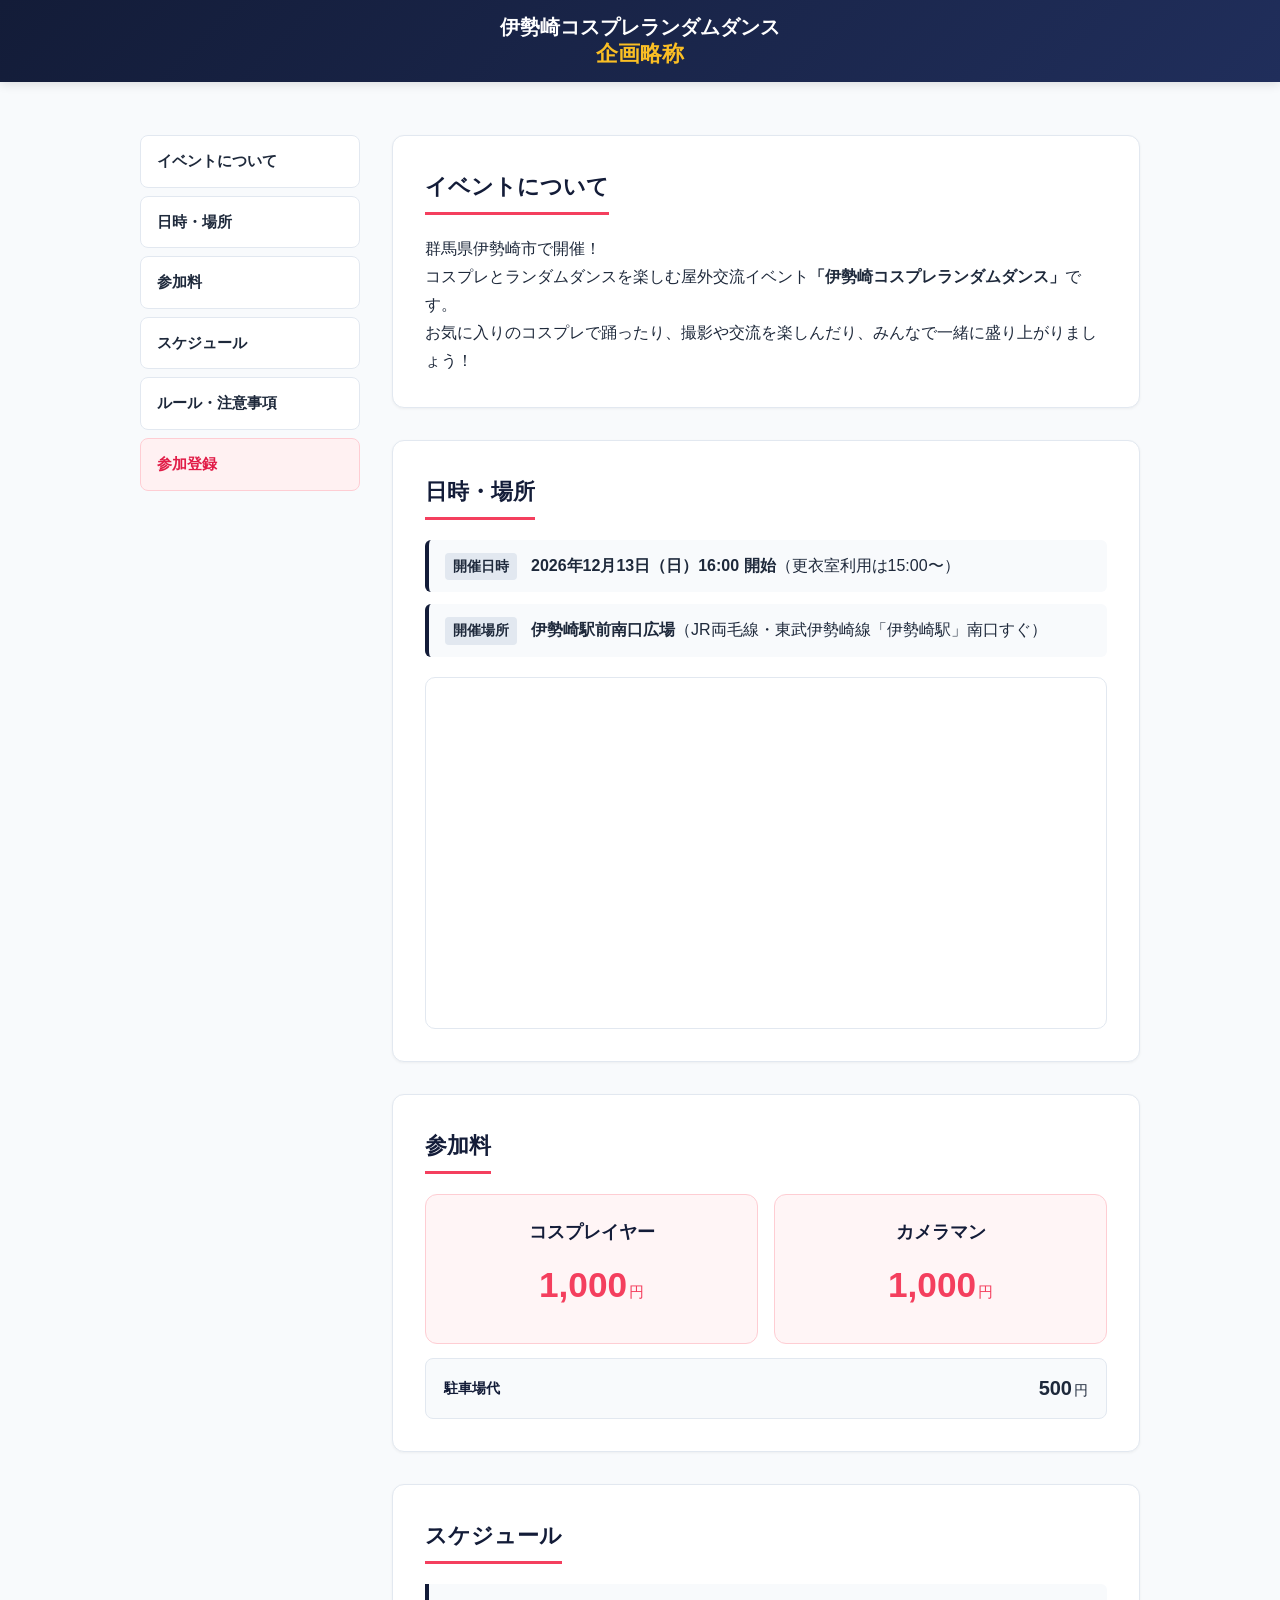
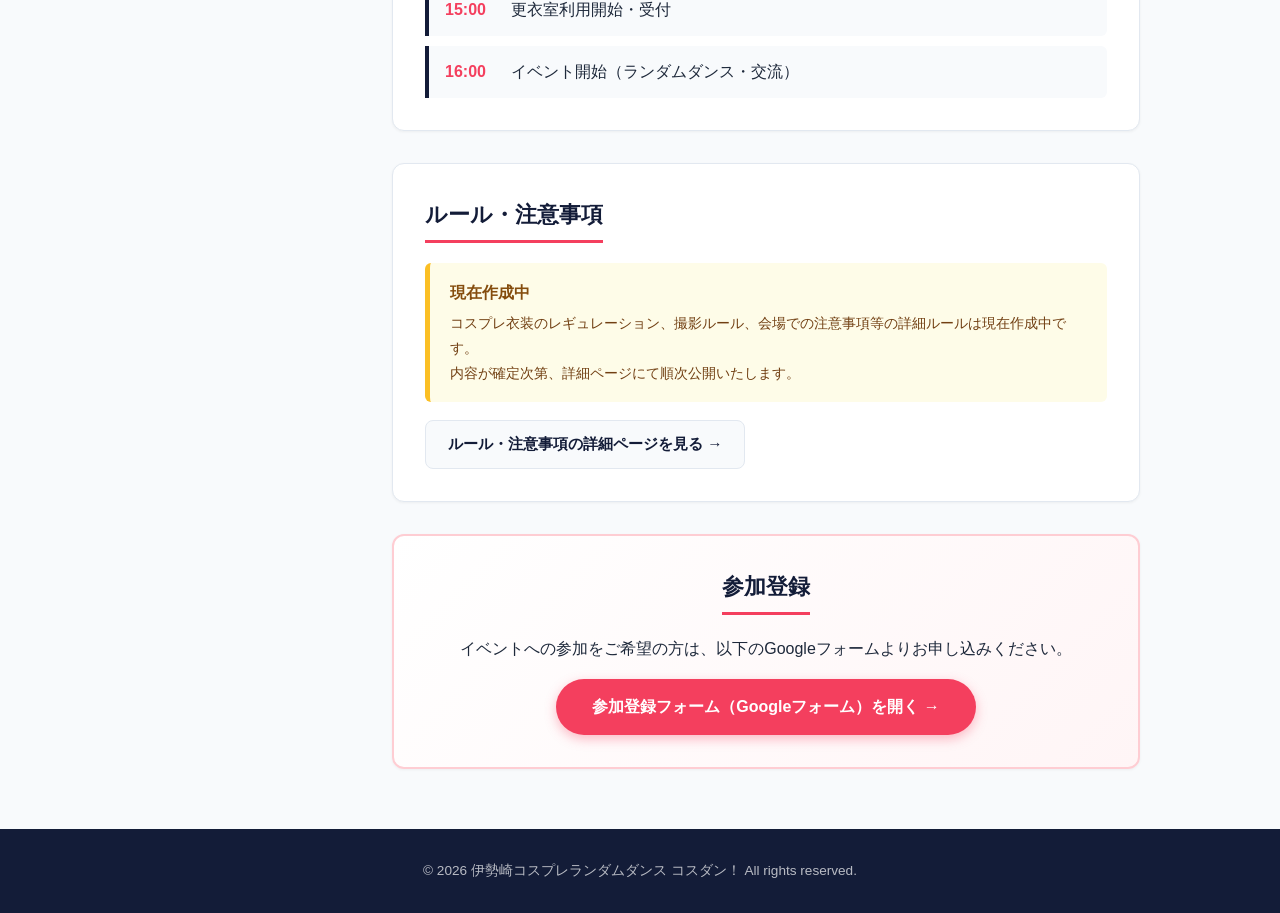
==== index.html @ 7764b0ca "initial commit" ====
<!DOCTYPE html>
<html lang="ja">

<head>
  <meta charset="UTF-8">
  <meta name="viewport" content="width=device-width, initial-scale=1.0">
  <title>伊勢崎コスプレランダムダンス｜ 2026.12.13</title>
  <meta name="description" content="伊勢崎コスプレランダムダンスー2026年12月13日(日)16時開催ー伊勢崎駅前南口広場にてコスプレ・ランダムダンスを楽しむイベントです。">
  <link rel="stylesheet" href="css/style.css">
</head>

<body>
  <header>
    <div class="header-inner">
      <h1>伊勢崎コスプレランダムダンス<br> <span class="title-highlight">企画略称</span></h1>
    </div>
  </header>

  <div class="layout-container">
    <aside class="sidebar">
      <nav class="side-nav">
        <ul>
          <li><a href="#about">イベントについて</a></li>
          <li><a href="#datetime">日時・場所</a></li>
          <li><a href="#fee">参加料</a></li>
          <li><a href="#schedule">スケジュール</a></li>
          <li><a href="#rules">ルール・注意事項</a></li>
          <li><a href="#registration" class="nav-cta">参加登録</a></li>
        </ul>
      </nav>
    </aside>

    <main>
      <section id="about">
        <h2>イベントについて</h2>
        <p class="lead-text">
          群馬県伊勢崎市で開催！<br>
          コスプレとランダムダンスを楽しむ屋外交流イベント<strong>「伊勢崎コスプレランダムダンス」</strong>です。<br>
          お気に入りのコスプレで踊ったり、撮影や交流を楽しんだり、みんなで一緒に盛り上がりましょう！
        </p>
      </section>

      <section id="datetime">
        <h2>日時・場所</h2>
        <div class="info-list">
          <div class="info-item">
            <span class="info-label">開催日時</span>
            <span class="info-value"><strong>2026年12月13日（日）16:00 開始</strong>（更衣室利用は15:00〜）</span>
          </div>
          <div class="info-item">
            <span class="info-label">開催場所</span>
            <span class="info-value"><strong>伊勢崎駅前南口広場</strong>（JR両毛線・東武伊勢崎線「伊勢崎駅」南口すぐ）</span>
          </div>
        </div>

        <div class="map-container">
          <iframe
            src="https://maps.google.com/maps?q=%E4%BC%8A%E5%8B%A2%E5%B4%8E%E9%A7%85%E5%8D%97%E5%8F%A3%E5%BA%83%E5%A0%B4&amp;output=embed"
            width="100%" height="350" style="border:0;" allowfullscreen="" loading="lazy"
            referrerpolicy="no-referrer-when-downgrade">
          </iframe>
        </div>
      </section>

      <section id="fee">
        <h2>参加料</h2>
        <div class="fee-grid">
          <div class="fee-card">
            <div class="fee-title">コスプレイヤー</div>
            <div class="fee-price">1,000<span>円</span></div>
          </div>
          <div class="fee-card">
            <div class="fee-title">カメラマン</div>
            <div class="fee-price">1,000<span>円</span></div>
          </div>
        </div>

        <div class="fee-parking">
          <div class="parking-info">
            <span class="parking-label">駐車場代
            </span>
          </div>
          <div class="parking-price">500<span>円</span></div>
        </div>
      </section>

      <section id="schedule">
        <h2>スケジュール</h2>
        <ul class="schedule-timeline">
          <li>
            <span class="time">15:00</span>
            <span class="event-desc">更衣室利用開始・受付</span>
          </li>
          <li>
            <span class="time">16:00</span>
            <span class="event-desc">イベント開始（ランダムダンス・交流）</span>
          </li>
        </ul>
      </section>

      <section id="rules">
        <h2>ルール・注意事項</h2>
        <div class="notice-box">
          <p class="notice-title">現在作成中</p>
          <p class="notice-desc">
            コスプレ衣装のレギュレーション、撮影ルール、会場での注意事項等の詳細ルールは現在作成中です。<br>
            内容が確定次第、詳細ページにて順次公開いたします。
          </p>
        </div>
        <div class="rules-link-wrap">
          <a href="rules.html" class="btn-sub">ルール・注意事項の詳細ページを見る &rarr;</a>
        </div>
      </section>

      <section id="registration">
        <h2>参加登録</h2>
        <p>イベントへの参加をご希望の方は、以下のGoogleフォームよりお申し込みください。</p>
        <div class="registration-cta">
          <a href="https://forms.gle/2AnqZEnLps5kyzva7" target="_blank" rel="noopener noreferrer" class="btn-register">
            参加登録フォーム（Googleフォーム）を開く &rarr;
          </a>
        </div>
      </section>
    </main>
  </div>

  <footer>
    <p>&copy; 2026 伊勢崎コスプレランダムダンス コスダン！ All rights reserved.</p>
  </footer>
</body>

</html>
---- css/style.css ----
@charset "UTF-8";

/* --- カラー & 基本変数 --- */
:root {
  --navy: #131c38;
  --pink: #f43f5e;
  --pink-hover: #e11d48;
  --yellow: #fbbf24;
  --text: #1e293b;
  --muted: #64748b;
  --bg: #f8fafc;
  --card: #ffffff;
  --border: #e2e8f0;
}

/* --- ベースリセット --- */
*, *::before, *::after { box-sizing: border-box; margin: 0; padding: 0; }
html { scroll-behavior: smooth; scroll-padding-top: 80px; }
body {
  font-family: -apple-system, BlinkMacSystemFont, "Segoe UI", Roboto, "Hiragino Sans", sans-serif;
  color: var(--text);
  background: var(--bg);
  line-height: 1.75;
  padding-top: 95px;
}

/* --- 固定ヘッダー（シンプル固定） --- */
header {
  position: fixed;
  top: 0; left: 0; width: 100%;
  z-index: 1000;
  background: linear-gradient(135deg, var(--navy), #202e5b);
  color: #fff;
  text-align: center;
  padding: 14px 20px;
  box-shadow: 0 2px 10px rgba(0, 0, 0, 0.12);
}
.header-inner {
  display: flex;
  justify-content: center;
  align-items: center;
  gap: 12px;
}
header h1 {
  font-size: 1.25rem;
  font-weight: 800;
  line-height: 1.3;
}
.title-highlight {
  color: var(--yellow);
  font-size: 1.35rem;
}

/* --- レイアウト（2カラム） --- */
.layout-container {
  max-width: 1040px;
  margin: 40px auto;
  padding: 0 20px;
  display: flex;
  gap: 32px;
  align-items: flex-start;
}
.sidebar { width: 220px; flex-shrink: 0; position: sticky; top: 85px; }
.side-nav ul { list-style: none; display: flex; flex-direction: column; gap: 8px; }
.side-nav a {
  display: block;
  padding: 12px 16px;
  color: var(--text);
  text-decoration: none;
  font-weight: bold;
  font-size: 0.95rem;
  background: var(--card);
  border: 1px solid var(--border);
  border-radius: 8px;
  transition: all 0.2s ease;
}
.side-nav a:hover { background: var(--navy); color: #fff; border-color: var(--navy); transform: translateX(4px); }
.side-nav a.nav-cta { background: #fff1f2; border-color: #fecdd3; color: var(--pink-hover); }
.side-nav a.nav-cta:hover { background: var(--pink); color: #fff; }
.side-nav a.nav-back { background: #eff6ff; border-color: #bfdbfe; color: #1d4ed8; }
.side-nav a.nav-back:hover { background: #2563eb; border-color: #2563eb; color: #fff; }

/* --- メインコンテンツ --- */
main { flex: 1; min-width: 0; display: flex; flex-direction: column; gap: 32px; }
section {
  background: var(--card);
  padding: 32px;
  border-radius: 12px;
  border: 1px solid var(--border);
  box-shadow: 0 1px 3px rgba(0, 0, 0, 0.05);
}
section h2 {
  font-size: 1.35rem;
  color: var(--navy);
  margin-bottom: 20px;
  padding-bottom: 6px;
  border-bottom: 3px solid var(--pink);
  display: inline-block;
}

/* 日時・場所 */
.info-list { display: flex; flex-direction: column; gap: 12px; margin-bottom: 20px; }
.info-item {
  display: flex;
  align-items: baseline;
  gap: 14px;
  padding: 12px 16px;
  background: var(--bg);
  border-left: 4px solid var(--navy);
  border-radius: 6px;
}
.info-label {
  font-size: 0.85rem;
  font-weight: bold;
  background: #e2e8f0;
  padding: 2px 8px;
  border-radius: 4px;
  white-space: nowrap;
}

/* Googleマップ */
.map-container { width: 100%; border-radius: 10px; overflow: hidden; border: 1px solid var(--border); }
.map-container iframe { width: 100%; aspect-ratio: 16 / 9; min-height: 280px; display: block; }

/* 参加料カード */
.fee-grid { display: grid; grid-template-columns: repeat(auto-fit, minmax(220px, 1fr)); gap: 16px; margin-bottom: 14px; }
.fee-card { background: #fff5f6; border: 1.5px solid #fecdd3; border-radius: 12px; padding: 22px 20px; text-align: center; }
.fee-title { font-weight: bold; color: var(--navy); font-size: 1.1rem; }
.fee-price { font-size: 2.2rem; font-weight: 800; color: var(--pink); margin: 6px 0; }
.fee-price span { font-size: 0.95rem; font-weight: normal; margin-left: 2px; }
.fee-desc { font-size: 0.85rem; color: var(--muted); }

/* 駐車場（小さめの別枠） */
.fee-parking {
  display: flex;
  align-items: center;
  justify-content: space-between;
  background: var(--bg);
  border: 1px solid var(--border);
  border-radius: 8px;
  padding: 12px 18px;
}
.parking-info { display: flex; align-items: baseline; gap: 10px; }
.parking-label { font-weight: bold; font-size: 0.9rem; color: var(--navy); }
.parking-desc { font-size: 0.8rem; color: var(--muted); }
.parking-price { font-weight: 800; font-size: 1.25rem; color: var(--text); }
.parking-price span { font-size: 0.85rem; font-weight: normal; margin-left: 2px; }

/* スケジュール */
.schedule-timeline { list-style: none; display: flex; flex-direction: column; gap: 10px; }
.schedule-timeline li {
  display: flex;
  gap: 16px;
  padding: 12px 16px;
  background: var(--bg);
  border-left: 4px solid var(--navy);
  border-radius: 0 6px 6px 0;
}
.schedule-timeline .time { font-weight: 800; color: var(--pink); min-width: 50px; }

/* ルール告知 & 枠 */
.notice-box { background: #fefce8; border-left: 5px solid var(--yellow); border-radius: 6px; padding: 16px 20px; }
.notice-title { font-weight: bold; color: #854d0e; margin-bottom: 4px; }
.notice-desc { font-size: 0.9rem; color: #713f12; }
.rules-link-wrap { margin-top: 18px; }
.btn-sub {
  display: inline-block;
  padding: 10px 22px;
  background: var(--bg);
  border: 1.5px solid var(--border);
  color: var(--navy);
  text-decoration: none;
  font-weight: bold;
  font-size: 0.95rem;
  border-radius: 8px;
  transition: all 0.2s ease;
}
.btn-sub:hover {
  background: var(--navy);
  color: #fff;
  border-color: var(--navy);
}
.rule-placeholder {
  color: var(--muted);
  font-style: italic;
  background: var(--bg);
  padding: 16px;
  border-radius: 8px;
  border: 1px dashed var(--border);
}

/* 参加登録 (CTA) */
#registration { text-align: center; background: linear-gradient(135deg, #fff, #fff5f6); border: 2px solid #fecdd3; }
.btn-register {
  display: inline-block;
  margin-top: 16px;
  background: var(--pink);
  color: #fff;
  text-decoration: none;
  font-weight: bold;
  font-size: 1rem;
  padding: 14px 36px;
  border-radius: 9999px;
  box-shadow: 0 4px 12px rgba(244, 63, 94, 0.35);
  transition: all 0.2s ease;
}
.btn-register:hover { background: var(--pink-hover); transform: translateY(-2px); }

/* フッター */
footer {
  text-align: center;
  padding: 30px 20px;
  background: var(--navy);
  color: rgba(255, 255, 255, 0.7);
  font-size: 0.85rem;
  margin-top: 60px;
}

/* --- レスポンシブ（スマホ・タブレット） --- */
@media (max-width: 768px) {
  body { padding-top: 85px; }
  header { padding: 12px 14px; }
  header h1 { font-size: 1.05rem; line-height: 1.3; }
  .title-highlight { font-size: 1.15rem; }

  .layout-container { flex-direction: column; margin: 12px auto; gap: 16px; }
  .sidebar { width: 100%; position: static; }
  .side-nav ul { flex-direction: row; flex-wrap: wrap; gap: 6px; }
  .side-nav li { flex: 1 1 calc(50% - 4px); min-width: 120px; }
  .side-nav a { text-align: center; padding: 10px 8px; font-size: 0.85rem; }
  .side-nav a:hover { transform: none; }

  section { padding: 20px 16px; }
  .fee-parking { flex-direction: column; align-items: flex-start; gap: 4px; }
  .info-item { flex-direction: column; gap: 4px; }
  .btn-register { display: block; width: 100%; }
}
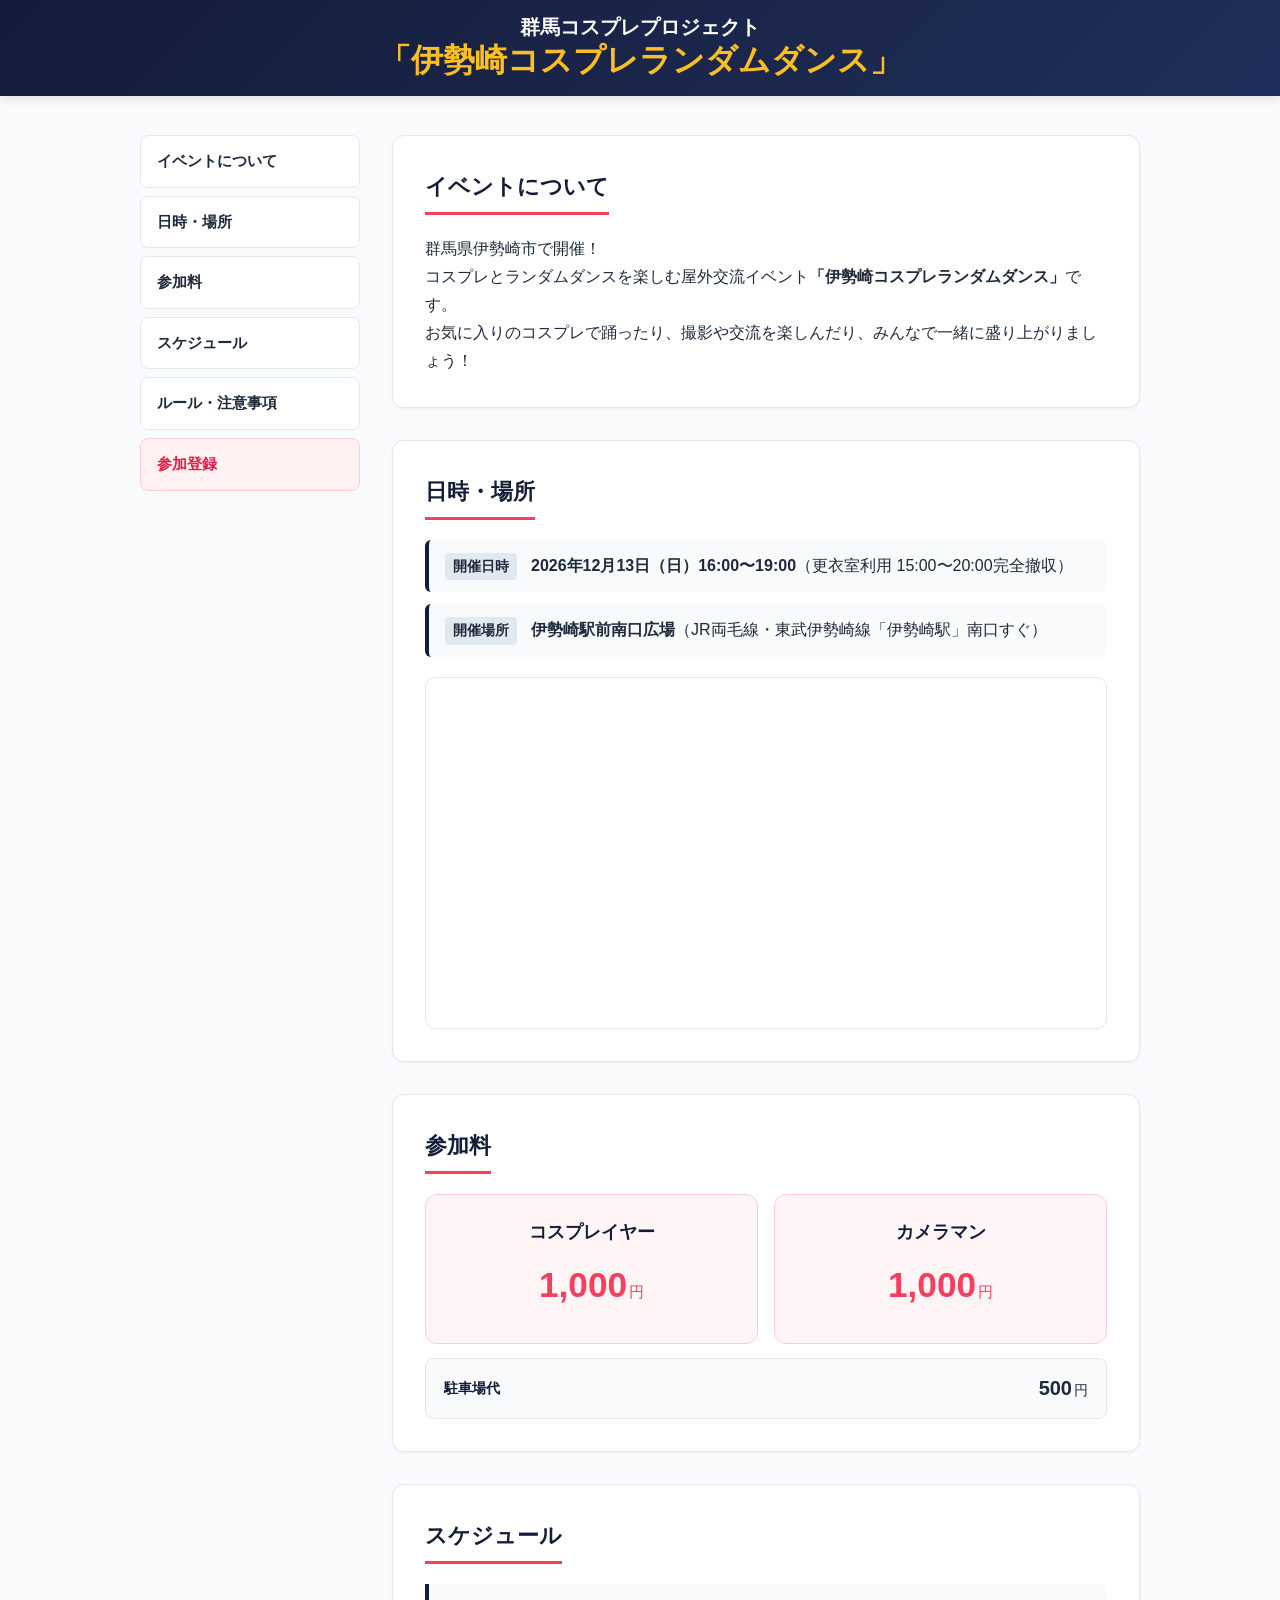
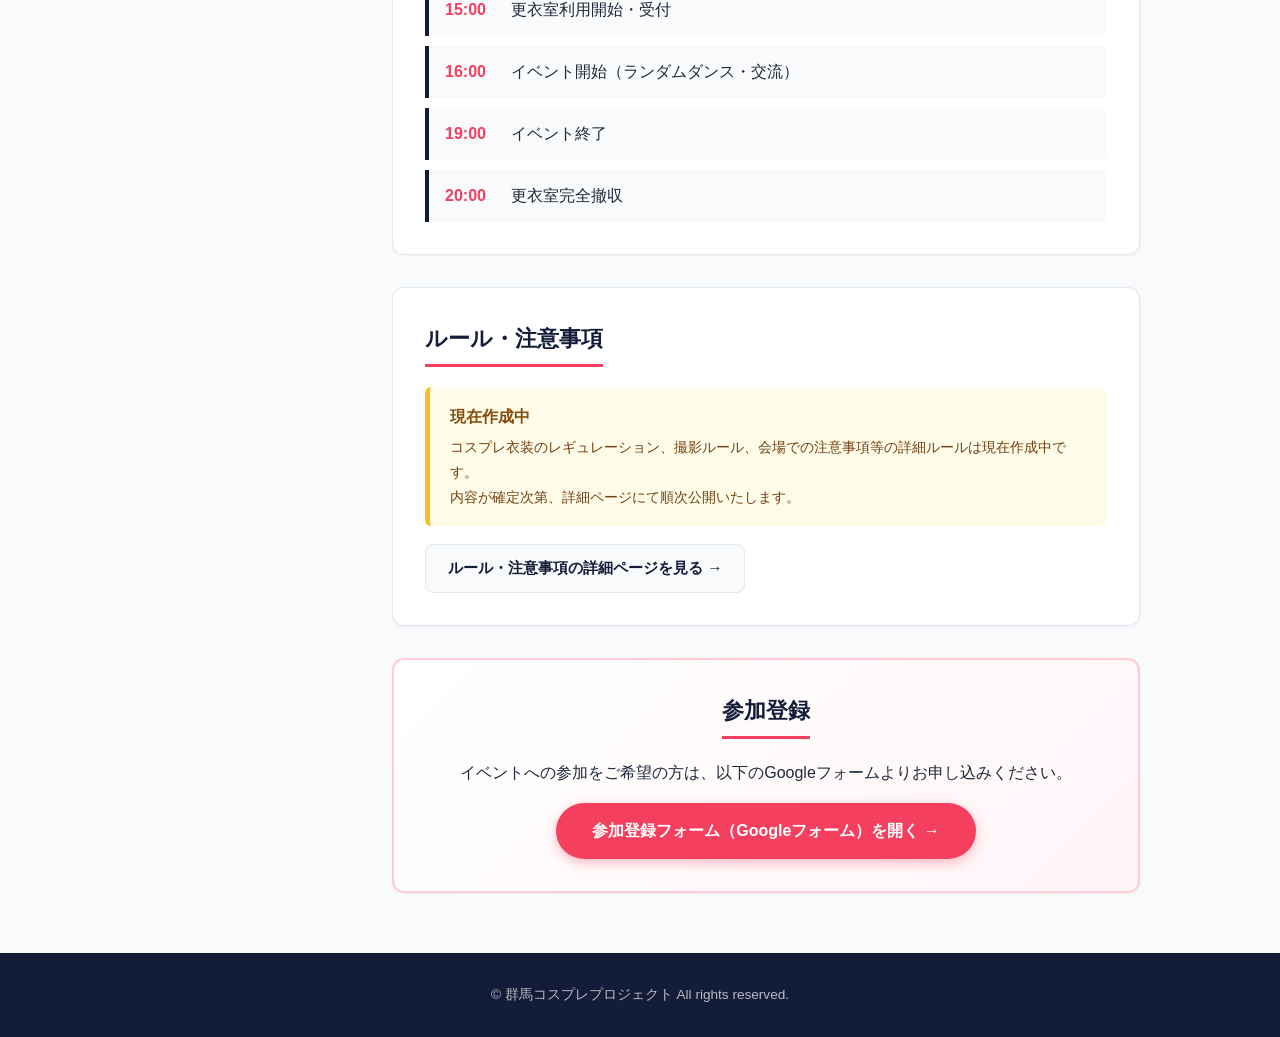
==== commit c0e81628: "終了時間を記載" ====
--- a/index.html
+++ b/index.html
@@ -12,7 +12,7 @@
 <body>
   <header>
     <div class="header-inner">
-      <h1>伊勢崎コスプレランダムダンス<br> <span class="title-highlight">企画略称</span></h1>
+      <h1>群馬コスプレプロジェクト<br> <span class="title-highlight">「伊勢崎コスプレランダムダンス」</span></h1>
     </div>
   </header>
 
@@ -45,7 +45,7 @@
         <div class="info-list">
           <div class="info-item">
             <span class="info-label">開催日時</span>
-            <span class="info-value"><strong>2026年12月13日（日）16:00 開始</strong>（更衣室利用は15:00〜）</span>
+            <span class="info-value"><strong>2026年12月13日（日）16:00〜19:00</strong>（更衣室利用 15:00〜20:00完全撤収）</span>
           </div>
           <div class="info-item">
             <span class="info-label">開催場所</span>
@@ -95,6 +95,14 @@
             <span class="time">16:00</span>
             <span class="event-desc">イベント開始（ランダムダンス・交流）</span>
           </li>
+          <li>
+            <span class="time">19:00</span>
+            <span class="event-desc">イベント終了</span>
+          </li>
+          <li>
+            <span class="time">20:00</span>
+            <span class="event-desc">更衣室完全撤収</span>
+          </li>
         </ul>
       </section>
 
@@ -125,7 +133,7 @@
   </div>
 
   <footer>
-    <p>&copy; 2026 伊勢崎コスプレランダムダンス コスダン！ All rights reserved.</p>
+    <p>&copy; 群馬コスプレプロジェクト All rights reserved.</p>
   </footer>
 </body>
 
--- a/css/style.css
+++ b/css/style.css
@@ -48,7 +48,7 @@
 }
 .title-highlight {
   color: var(--yellow);
-  font-size: 1.35rem;
+  font-size: 2rem;
 }
 
 /* --- レイアウト（2カラム） --- */
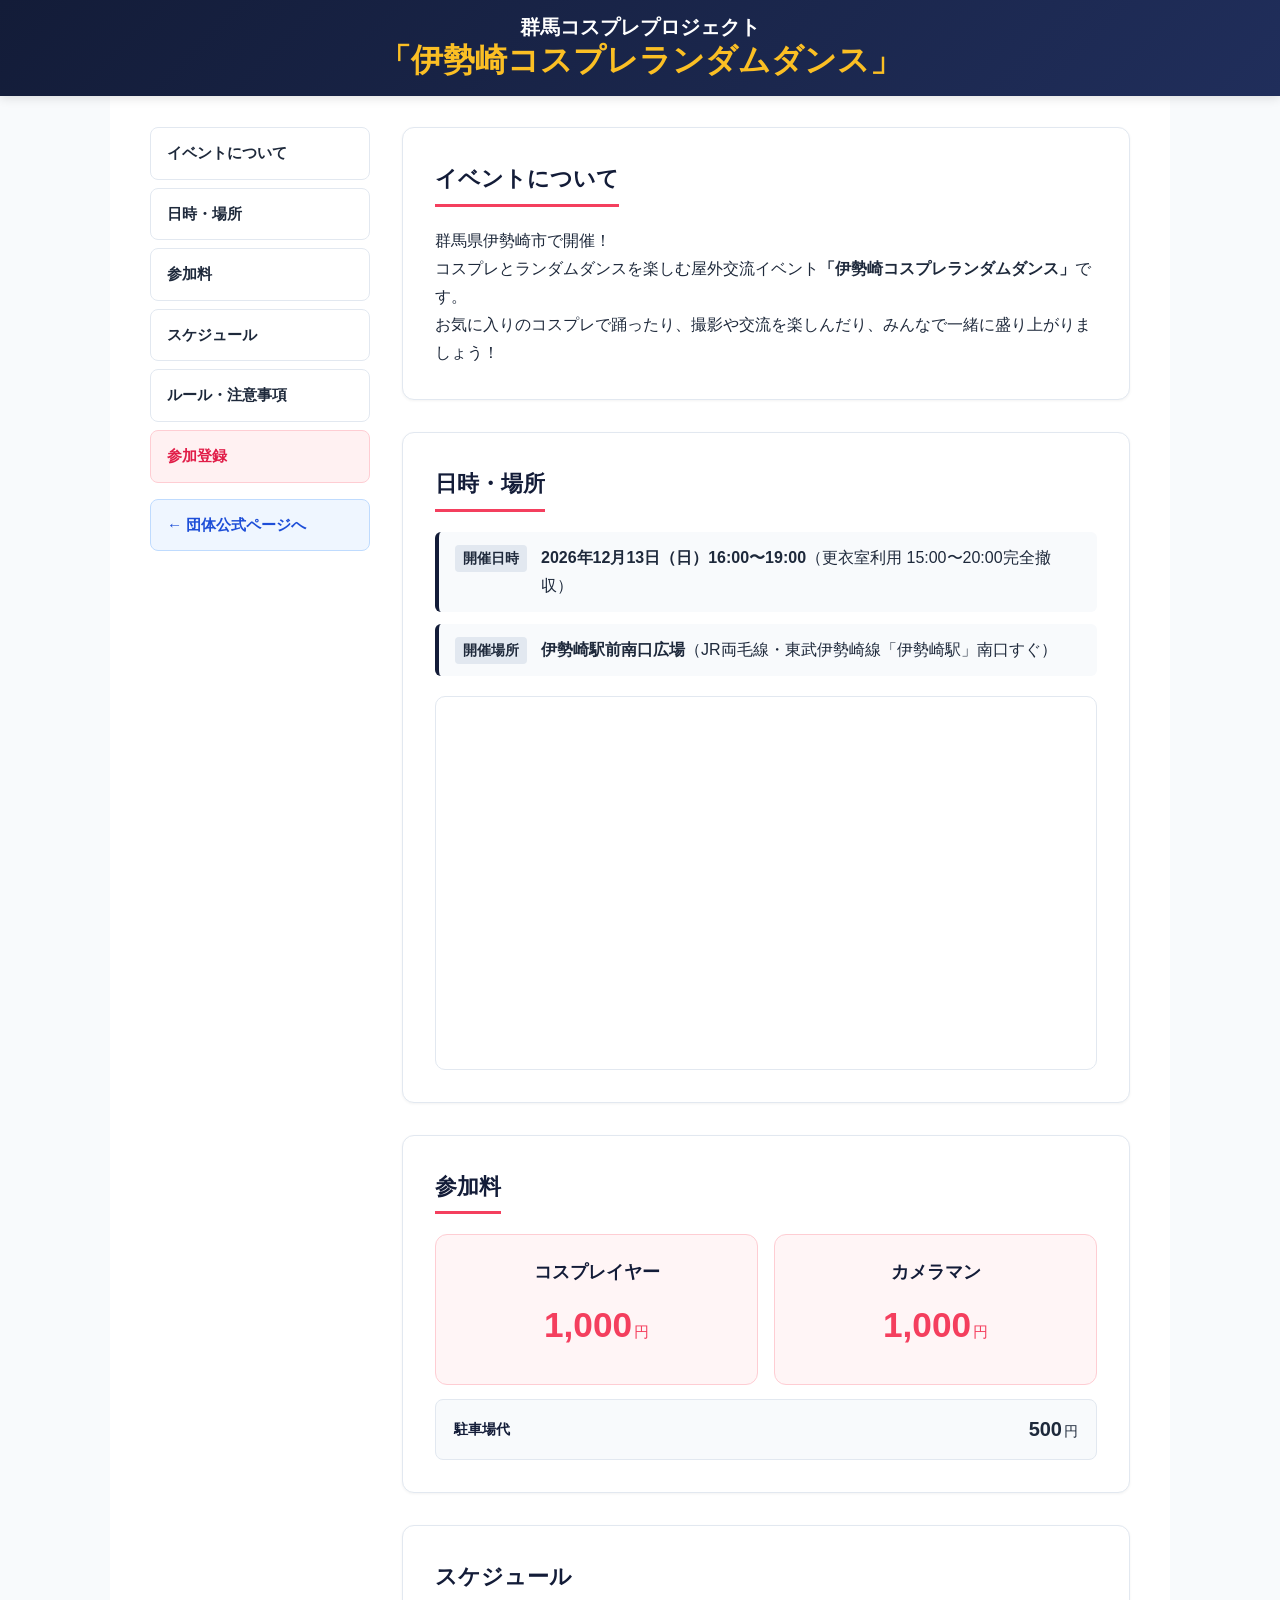
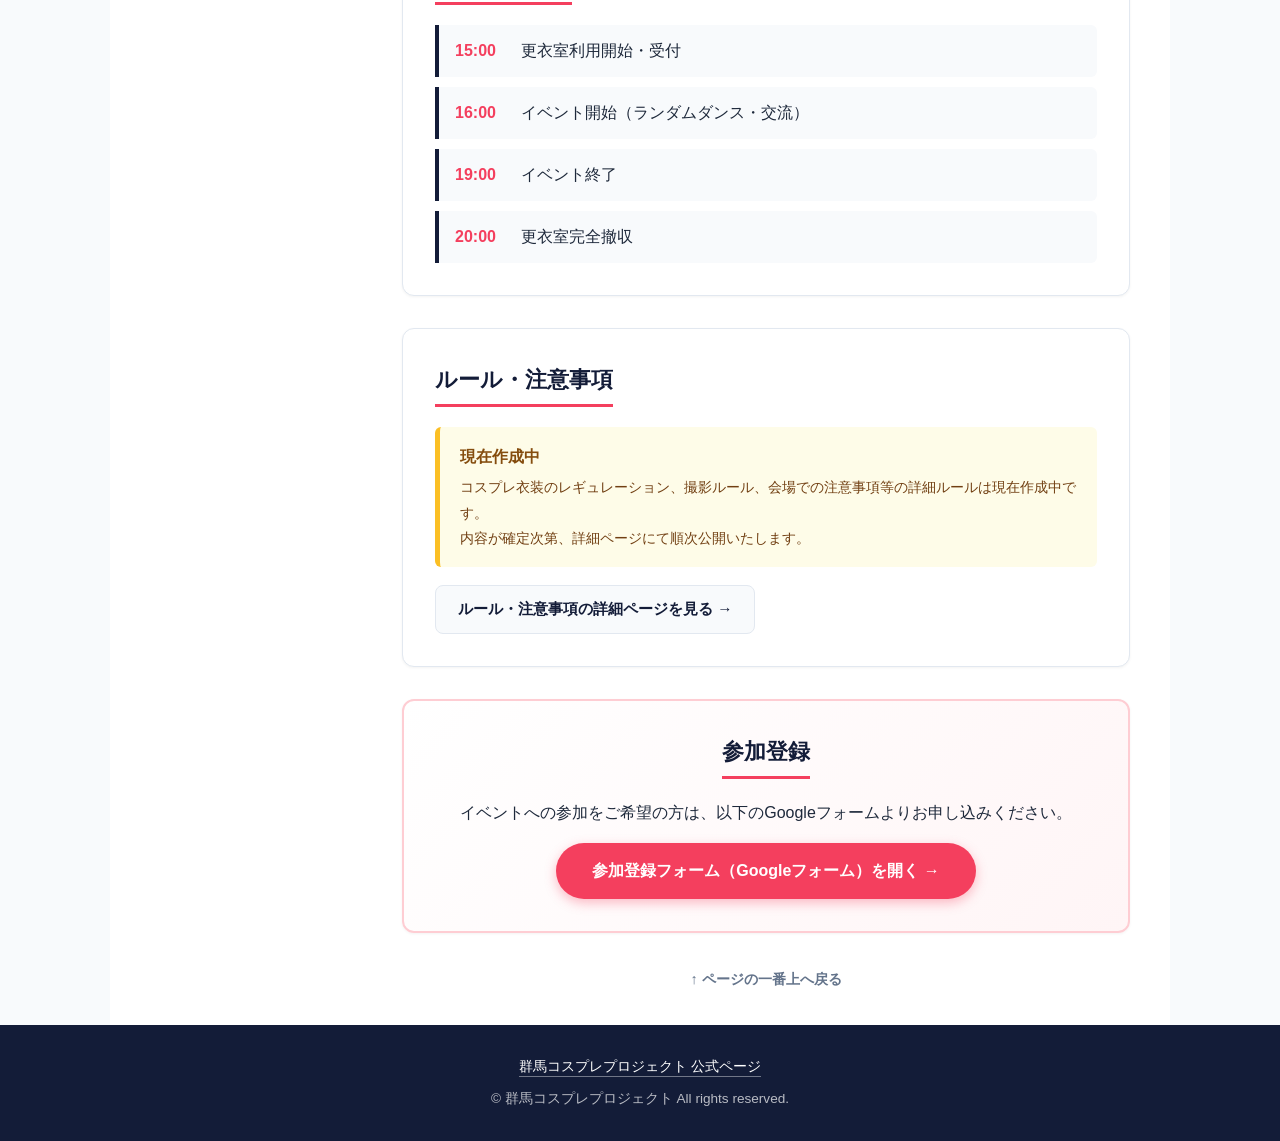
==== commit b2bfdb54: "余白を調整、上部へ戻るボタンを実装" ====
--- a/index.html
+++ b/index.html
@@ -11,9 +11,9 @@
 
 <body>
   <header>
-    <div class="header-inner">
+    <a href="#" class="header-link" aria-label="ページの一番上へ戻る">
       <h1>群馬コスプレプロジェクト<br> <span class="title-highlight">「伊勢崎コスプレランダムダンス」</span></h1>
-    </div>
+    </a>
   </header>
 
   <div class="layout-container">
@@ -26,6 +26,7 @@
           <li><a href="#schedule">スケジュール</a></li>
           <li><a href="#rules">ルール・注意事項</a></li>
           <li><a href="#registration" class="nav-cta">参加登録</a></li>
+          <li class="nav-org"><a href="https://guncos.jp" class="nav-back">&larr; 団体公式ページへ</a></li>
         </ul>
       </nav>
     </aside>
@@ -33,7 +34,7 @@
     <main>
       <section id="about">
         <h2>イベントについて</h2>
-        <p class="lead-text">
+        <p>
           群馬県伊勢崎市で開催！<br>
           コスプレとランダムダンスを楽しむ屋外交流イベント<strong>「伊勢崎コスプレランダムダンス」</strong>です。<br>
           お気に入りのコスプレで踊ったり、撮影や交流を楽しんだり、みんなで一緒に盛り上がりましょう！
@@ -56,7 +57,7 @@
         <div class="map-container">
           <iframe
             src="https://maps.google.com/maps?q=%E4%BC%8A%E5%8B%A2%E5%B4%8E%E9%A7%85%E5%8D%97%E5%8F%A3%E5%BA%83%E5%A0%B4&amp;output=embed"
-            width="100%" height="350" style="border:0;" allowfullscreen="" loading="lazy"
+            style="border:0;" allowfullscreen="" loading="lazy"
             referrerpolicy="no-referrer-when-downgrade">
           </iframe>
         </div>
@@ -76,10 +77,7 @@
         </div>
 
         <div class="fee-parking">
-          <div class="parking-info">
-            <span class="parking-label">駐車場代
-            </span>
-          </div>
+          <span class="parking-label">駐車場代</span>
           <div class="parking-price">500<span>円</span></div>
         </div>
       </section>
@@ -123,16 +121,19 @@
       <section id="registration">
         <h2>参加登録</h2>
         <p>イベントへの参加をご希望の方は、以下のGoogleフォームよりお申し込みください。</p>
-        <div class="registration-cta">
-          <a href="https://forms.gle/2AnqZEnLps5kyzva7" target="_blank" rel="noopener noreferrer" class="btn-register">
-            参加登録フォーム（Googleフォーム）を開く &rarr;
-          </a>
-        </div>
+        <a href="https://forms.gle/2AnqZEnLps5kyzva7" target="_blank" rel="noopener noreferrer" class="btn-register">
+          参加登録フォーム（Googleフォーム）を開く &rarr;
+        </a>
       </section>
+
+      <p class="back-to-top"><a href="#">&uarr; ページの一番上へ戻る</a></p>
     </main>
   </div>
 
   <footer>
+    <p class="footer-links">
+      <a href="https://guncos.jp">群馬コスプレプロジェクト 公式ページ</a>
+    </p>
     <p>&copy; 群馬コスプレプロジェクト All rights reserved.</p>
   </footer>
 </body>
--- a/css/style.css
+++ b/css/style.css
@@ -35,11 +35,10 @@
   padding: 14px 20px;
   box-shadow: 0 2px 10px rgba(0, 0, 0, 0.12);
 }
-.header-inner {
-  display: flex;
-  justify-content: center;
-  align-items: center;
-  gap: 12px;
+.header-link {
+  display: block;
+  color: inherit;
+  text-decoration: none;
 }
 header h1 {
   font-size: 1.25rem;
@@ -53,14 +52,15 @@
 
 /* --- レイアウト（2カラム） --- */
 .layout-container {
-  max-width: 1040px;
-  margin: 40px auto;
-  padding: 0 20px;
+  max-width: 1060px;
+  margin: 0px auto;
+  padding: 32px 40px;
+  background: var(--card);
   display: flex;
   gap: 32px;
   align-items: flex-start;
 }
-.sidebar { width: 220px; flex-shrink: 0; position: sticky; top: 85px; }
+.sidebar { width: 220px; flex-shrink: 0; position: sticky; top: 127px; }
 .side-nav ul { list-style: none; display: flex; flex-direction: column; gap: 8px; }
 .side-nav a {
   display: block;
@@ -74,11 +74,12 @@
   border-radius: 8px;
   transition: all 0.2s ease;
 }
-.side-nav a:hover { background: var(--navy); color: #fff; border-color: var(--navy); transform: translateX(4px); }
+.side-nav a:hover { background: var(--navy); color: #fff; border-color: var(--navy); }
 .side-nav a.nav-cta { background: #fff1f2; border-color: #fecdd3; color: var(--pink-hover); }
 .side-nav a.nav-cta:hover { background: var(--pink); color: #fff; }
 .side-nav a.nav-back { background: #eff6ff; border-color: #bfdbfe; color: #1d4ed8; }
 .side-nav a.nav-back:hover { background: #2563eb; border-color: #2563eb; color: #fff; }
+.side-nav li.nav-org { margin-top: 8px; }
 
 /* --- メインコンテンツ --- */
 main { flex: 1; min-width: 0; display: flex; flex-direction: column; gap: 32px; }
@@ -128,7 +129,6 @@
 .fee-title { font-weight: bold; color: var(--navy); font-size: 1.1rem; }
 .fee-price { font-size: 2.2rem; font-weight: 800; color: var(--pink); margin: 6px 0; }
 .fee-price span { font-size: 0.95rem; font-weight: normal; margin-left: 2px; }
-.fee-desc { font-size: 0.85rem; color: var(--muted); }
 
 /* 駐車場（小さめの別枠） */
 .fee-parking {
@@ -140,9 +140,7 @@
   border-radius: 8px;
   padding: 12px 18px;
 }
-.parking-info { display: flex; align-items: baseline; gap: 10px; }
 .parking-label { font-weight: bold; font-size: 0.9rem; color: var(--navy); }
-.parking-desc { font-size: 0.8rem; color: var(--muted); }
 .parking-price { font-weight: 800; font-size: 1.25rem; color: var(--text); }
 .parking-price span { font-size: 0.85rem; font-weight: normal; margin-left: 2px; }
 
@@ -206,6 +204,17 @@
 }
 .btn-register:hover { background: var(--pink-hover); transform: translateY(-2px); }
 
+/* ページ上部へ戻る */
+.back-to-top { text-align: center; }
+.back-to-top a {
+  color: var(--muted);
+  text-decoration: none;
+  font-size: 0.9rem;
+  font-weight: bold;
+  transition: color 0.2s ease;
+}
+.back-to-top a:hover { color: var(--navy); text-decoration: underline; }
+
 /* フッター */
 footer {
   text-align: center;
@@ -213,8 +222,17 @@
   background: var(--navy);
   color: rgba(255, 255, 255, 0.7);
   font-size: 0.85rem;
-  margin-top: 60px;
-}
+  margin-top: 0;
+}
+.footer-links { margin-bottom: 8px; }
+.footer-links a {
+  color: #fff;
+  text-decoration: none;
+  border-bottom: 1px solid rgba(255, 255, 255, 0.4);
+  padding-bottom: 2px;
+  transition: opacity 0.2s ease;
+}
+.footer-links a:hover { opacity: 0.8; }
 
 /* --- レスポンシブ（スマホ・タブレット） --- */
 @media (max-width: 768px) {
@@ -223,12 +241,12 @@
   header h1 { font-size: 1.05rem; line-height: 1.3; }
   .title-highlight { font-size: 1.15rem; }
 
-  .layout-container { flex-direction: column; margin: 12px auto; gap: 16px; }
+  .layout-container { flex-direction: column; margin: 0 auto; padding: 16px; gap: 16px; }
   .sidebar { width: 100%; position: static; }
   .side-nav ul { flex-direction: row; flex-wrap: wrap; gap: 6px; }
   .side-nav li { flex: 1 1 calc(50% - 4px); min-width: 120px; }
+  .side-nav li.nav-org { flex: 1 1 100%; margin-top: 4px; }
   .side-nav a { text-align: center; padding: 10px 8px; font-size: 0.85rem; }
-  .side-nav a:hover { transform: none; }
 
   section { padding: 20px 16px; }
   .fee-parking { flex-direction: column; align-items: flex-start; gap: 4px; }
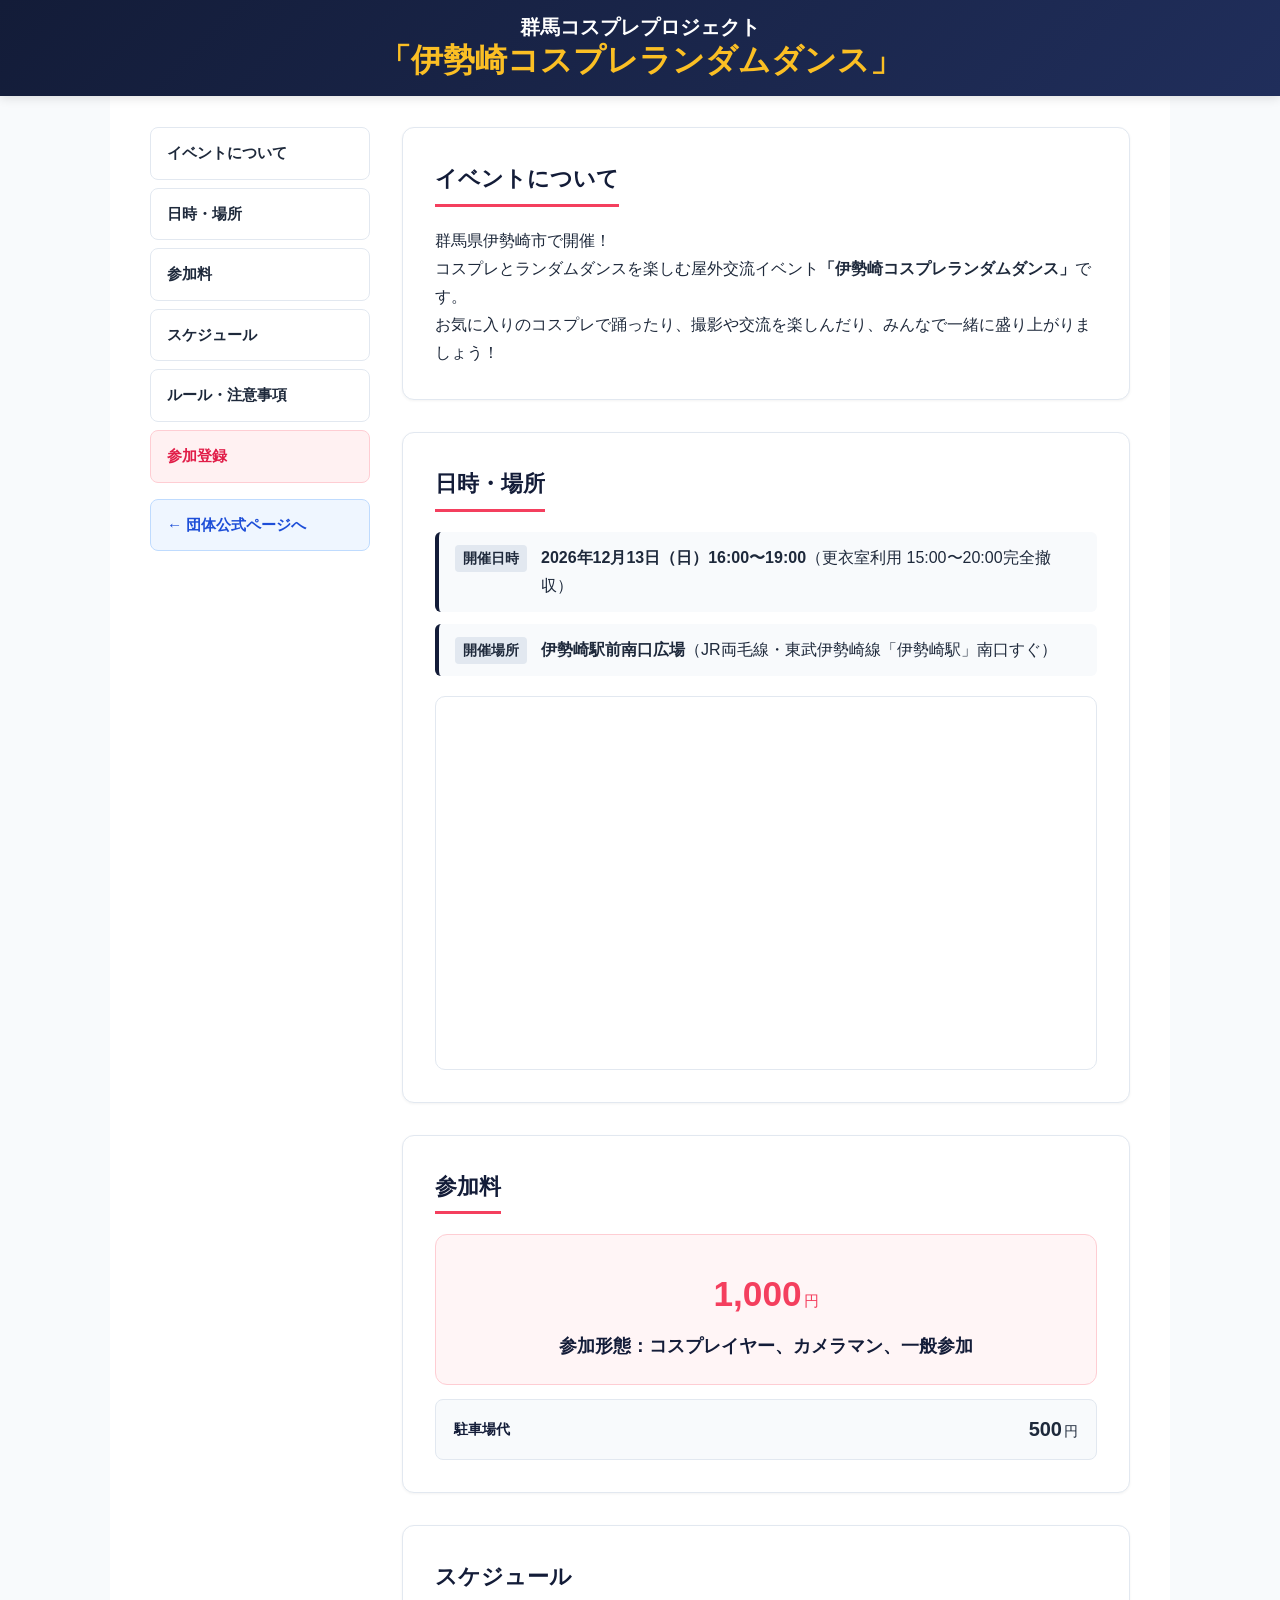
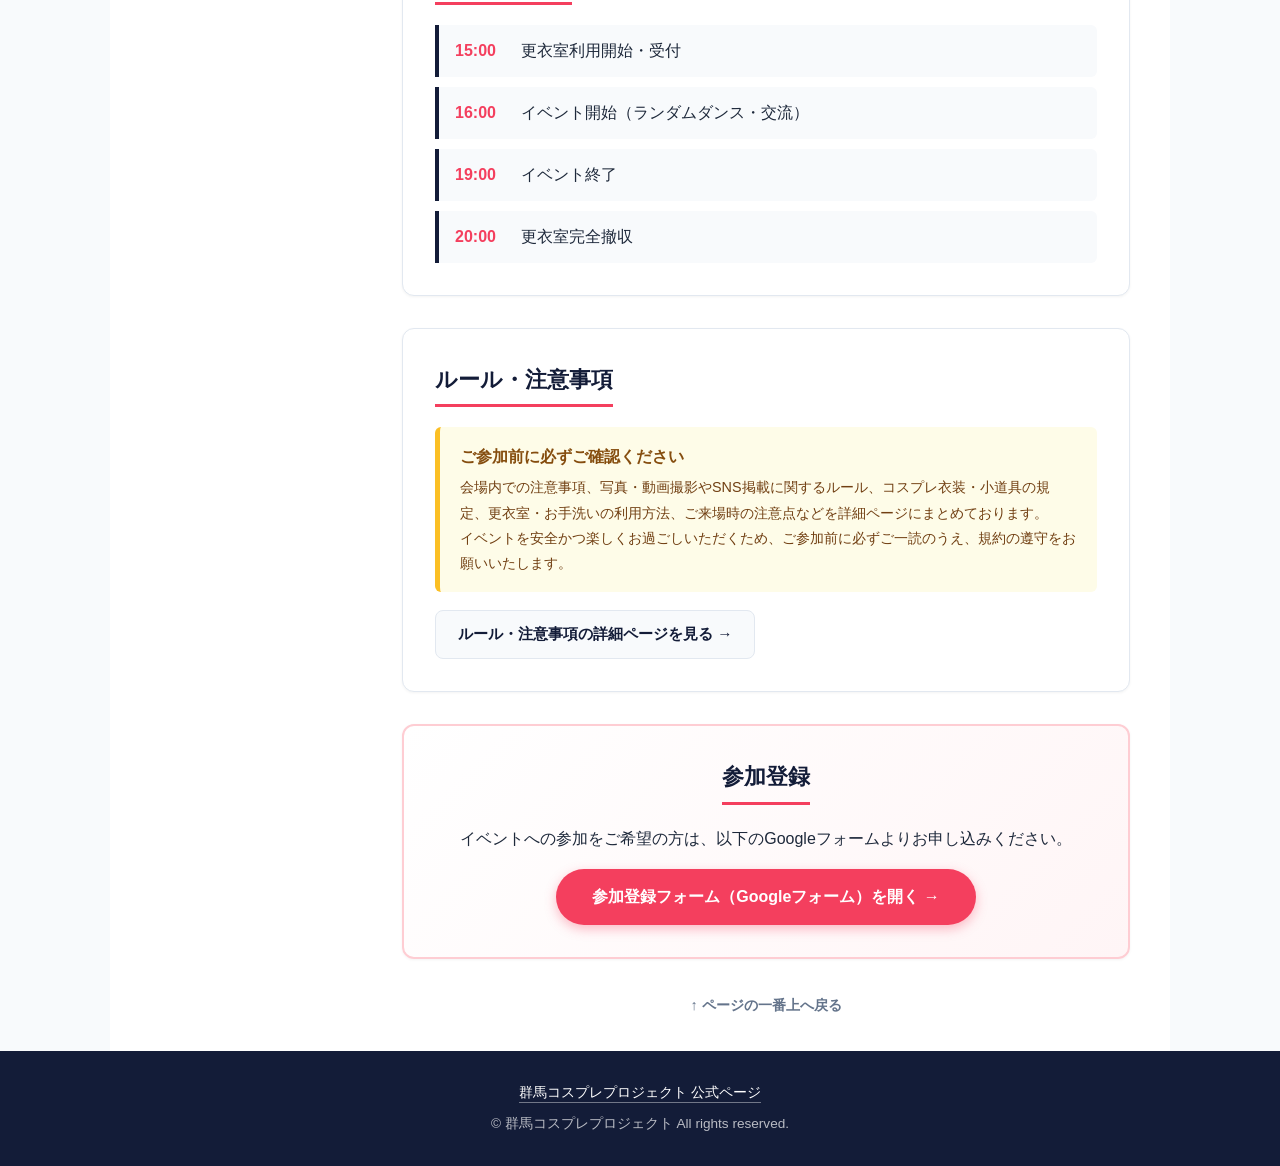
==== commit bd8108a6: "イベント規約、料金訂正" ====
--- a/index.html
+++ b/index.html
@@ -67,12 +67,8 @@
         <h2>参加料</h2>
         <div class="fee-grid">
           <div class="fee-card">
-            <div class="fee-title">コスプレイヤー</div>
             <div class="fee-price">1,000<span>円</span></div>
-          </div>
-          <div class="fee-card">
-            <div class="fee-title">カメラマン</div>
-            <div class="fee-price">1,000<span>円</span></div>
+            <div class="fee-title">参加形態：コスプレイヤー、カメラマン、一般参加</div>
           </div>
         </div>
 
@@ -107,10 +103,10 @@
       <section id="rules">
         <h2>ルール・注意事項</h2>
         <div class="notice-box">
-          <p class="notice-title">現在作成中</p>
+          <p class="notice-title">ご参加前に必ずご確認ください</p>
           <p class="notice-desc">
-            コスプレ衣装のレギュレーション、撮影ルール、会場での注意事項等の詳細ルールは現在作成中です。<br>
-            内容が確定次第、詳細ページにて順次公開いたします。
+            会場内での注意事項、写真・動画撮影やSNS掲載に関するルール、コスプレ衣装・小道具の規定、更衣室・お手洗いの利用方法、ご来場時の注意点などを詳細ページにまとめております。<br>
+            イベントを安全かつ楽しくお過ごしいただくため、ご参加前に必ずご一読のうえ、規約の遵守をお願いいたします。
           </p>
         </div>
         <div class="rules-link-wrap">
--- a/css/style.css
+++ b/css/style.css
@@ -186,6 +186,23 @@
   border-radius: 8px;
   border: 1px dashed var(--border);
 }
+.rules-list {
+  padding-left: 1.4em;
+  display: flex;
+  flex-direction: column;
+  gap: 10px;
+}
+.rules-list li {
+  line-height: 1.75;
+}
+.rules-sublist {
+  margin-top: 8px;
+  padding-left: 1.4em;
+  list-style-type: circle;
+  display: flex;
+  flex-direction: column;
+  gap: 6px;
+}
 
 /* 参加登録 (CTA) */
 #registration { text-align: center; background: linear-gradient(135deg, #fff, #fff5f6); border: 2px solid #fecdd3; }
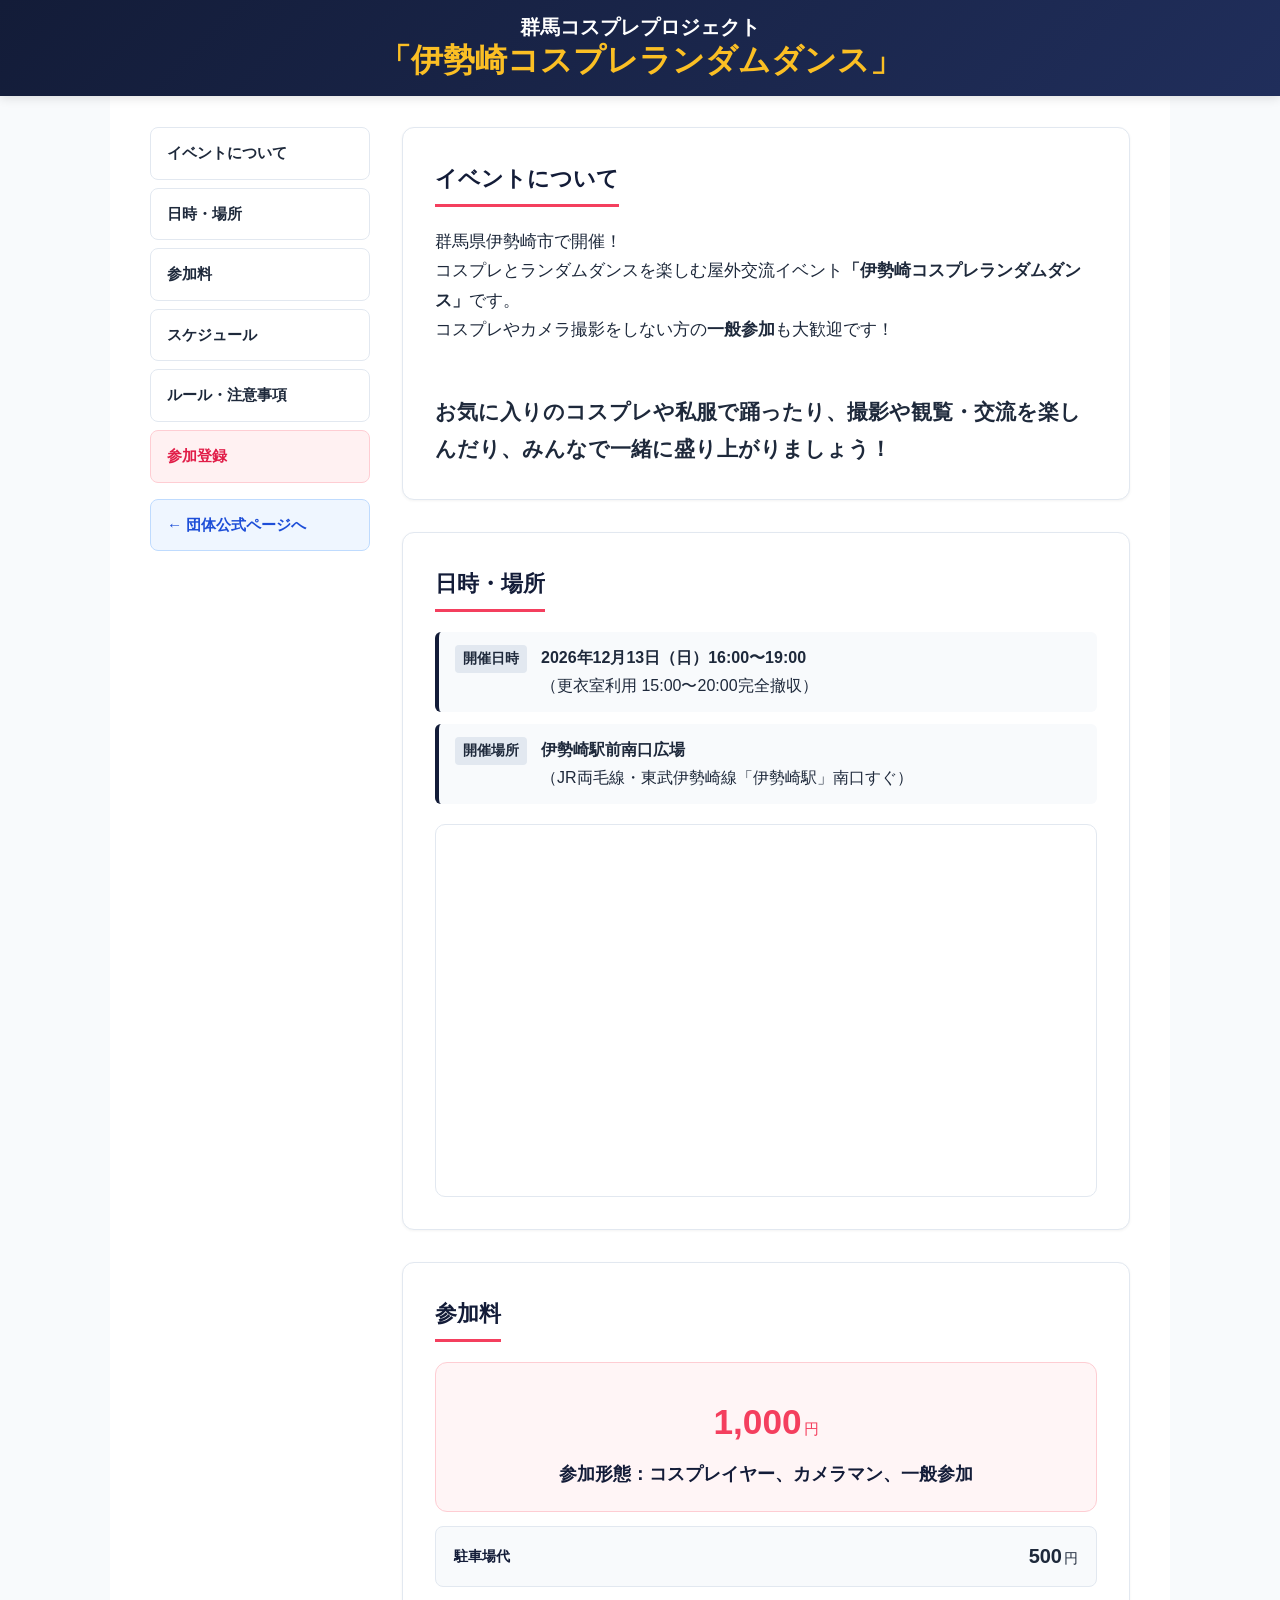
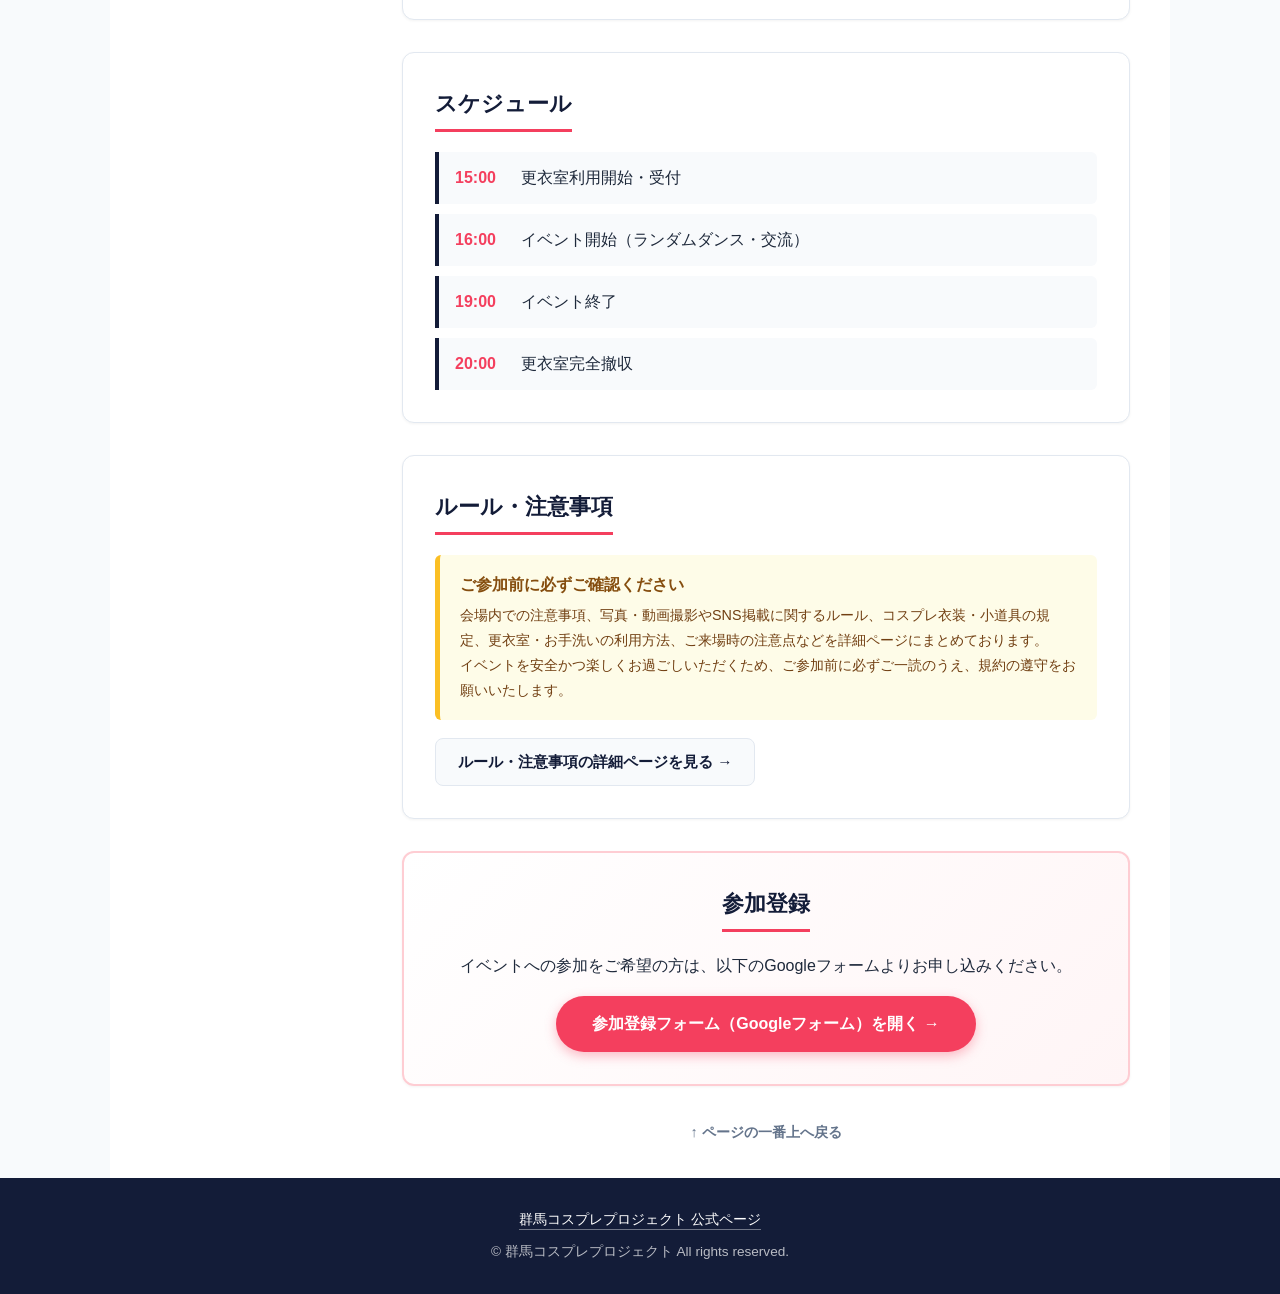
==== commit a3fbccd2: "イベント概要を修正" ====
--- a/index.html
+++ b/index.html
@@ -37,7 +37,10 @@
         <p>
           群馬県伊勢崎市で開催！<br>
           コスプレとランダムダンスを楽しむ屋外交流イベント<strong>「伊勢崎コスプレランダムダンス」</strong>です。<br>
-          お気に入りのコスプレで踊ったり、撮影や交流を楽しんだり、みんなで一緒に盛り上がりましょう！
+          コスプレやカメラ撮影をしない方の<strong>一般参加</strong>も大歓迎です！
+        </p>
+        <p>
+          お気に入りのコスプレや私服で踊ったり、撮影や観覧・交流を楽しんだり、みんなで一緒に盛り上がりましょう！
         </p>
       </section>
 
@@ -46,11 +49,11 @@
         <div class="info-list">
           <div class="info-item">
             <span class="info-label">開催日時</span>
-            <span class="info-value"><strong>2026年12月13日（日）16:00〜19:00</strong>（更衣室利用 15:00〜20:00完全撤収）</span>
+            <span class="info-value"><strong>2026年12月13日（日）16:00〜19:00</strong><br>（更衣室利用 15:00〜20:00完全撤収）</span>
           </div>
           <div class="info-item">
             <span class="info-label">開催場所</span>
-            <span class="info-value"><strong>伊勢崎駅前南口広場</strong>（JR両毛線・東武伊勢崎線「伊勢崎駅」南口すぐ）</span>
+            <span class="info-value"><strong>伊勢崎駅前南口広場</strong><br>（JR両毛線・東武伊勢崎線「伊勢崎駅」南口すぐ）</span>
           </div>
         </div>
 
--- a/css/style.css
+++ b/css/style.css
@@ -99,6 +99,15 @@
   display: inline-block;
 }
 
+#about p {
+  font-size: 1.05rem;
+}
+#about p + p {
+  margin-top: 50px;
+  font-size: 1.3rem;
+  font-weight: bold;
+}
+
 /* 日時・場所 */
 .info-list { display: flex; flex-direction: column; gap: 12px; margin-bottom: 20px; }
 .info-item {
